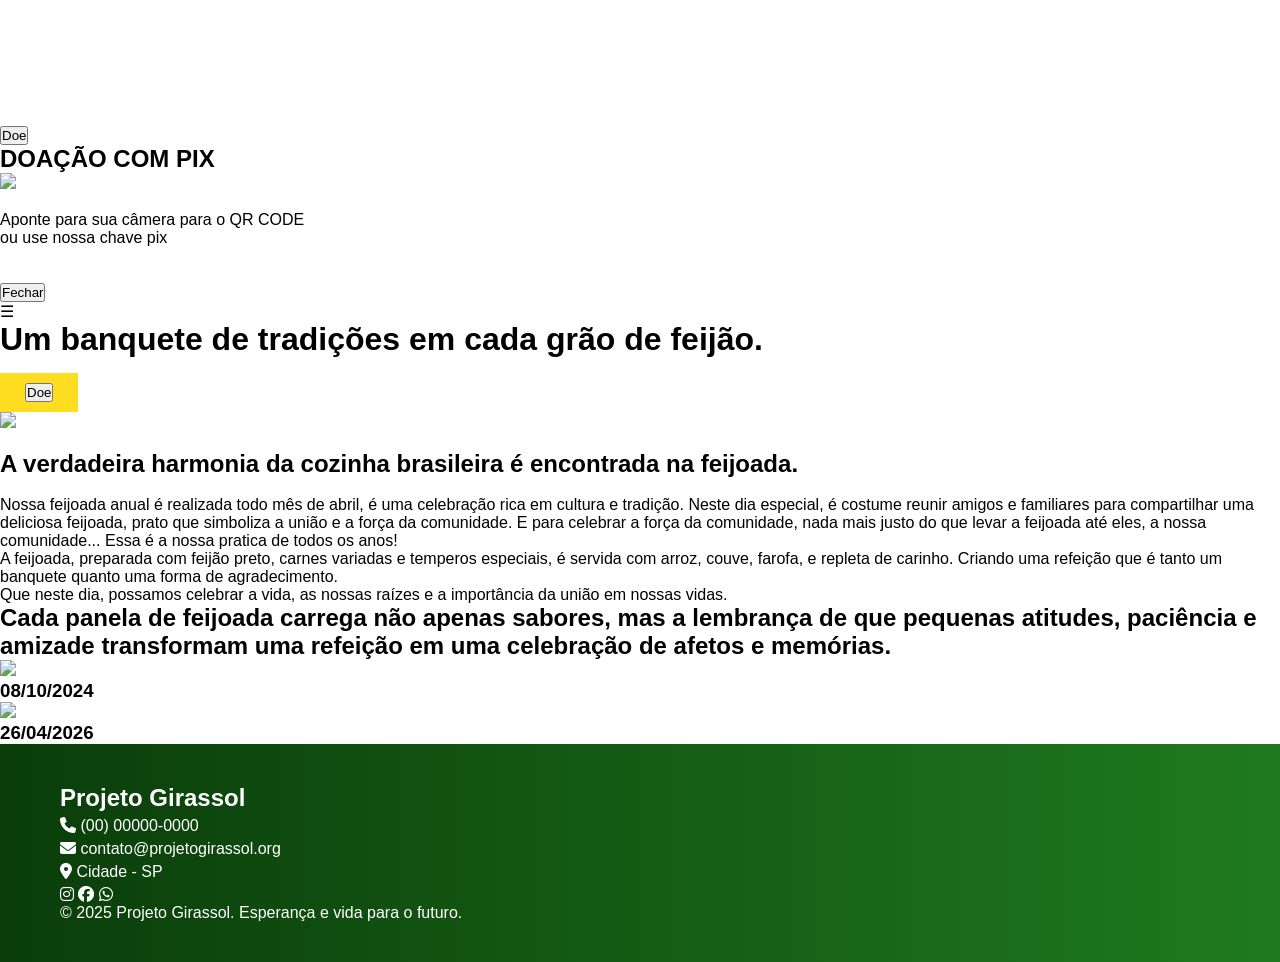
==== feijoada.html @ 11c48e55 "feijoada" ====
<!DOCTYPE html>
<html lang="pt-BR">
<head>
    <meta charset="UTF-8">
    <meta name="viewport" content="width=device-width, initial-scale=1.0">
    <title>Feijoada Anual</title>
    <link rel="stylesheet" href="https://cdnjs.cloudflare.com/ajax/libs/font-awesome/6.5.0/css/all.min.css">
    <link rel="stylesheet" href="style.css">
</head>
<body>
    
      <header class="hero3">
   <div>
     
          </div>
    <nav class="navbar">
      <div class="navbar1">
        
        <div class="logo"><a href="./index.html">PROJETO GIRASSOL</a></div>
      </div>

      <ul class="menu">
        <li><a href="./index.html#linksobre">Sobre</a></li>
        <li><a href="./index.html#linkparticipe">Participe</a>
        <li><a href="./index.html#linkmomentos">Momentos</a></li>
        <li><a href="./index.html#linkfundadores">fundadores</a></li>
        <li><a href="#linkcontatos">Contatos</a></li>
      </ul>
       
        
        
       <div class="btn">
        <button onclick="mostrarLogin()">Doe</button>
       </div>
  <div id="overlay" onclick="fecharLogin()"></div>

  <div id="loginDiv">

    <h2>DOAÇÃO COM PIX</h2>
    <img src="https://images.unsplash.com/photo-1517849845537-4d257902454a?q=80&w=1200&auto=format&fit=crop"><br><br>
    <p>Aponte para sua câmera para o QR CODE<br>ou use nossa chave pix</p><br><br>
    
    <div class="btn">
      <button onclick="fecharLogin()">Fechar</button>
    </div>
   
  </div>
  
     
        
      <div class="menu-mobile">
        ☰
      </div>
    </nav>

    <div class="hero-content">
      <h1>
        Um banquete de tradições em cada grão de feijão.
      </h1>
      
      <div class="btn2">
        <button onclick="mostrarLogin()">Doe</button>
      </div>
  
    </div>
    
  </header>


    <section class="produto">
        <div class="produto-card">
            <img src="./img/img10.png" ><br><br>
            <div class="conteudo">
             <h2>A verdadeira harmonia da cozinha brasileira é encontrada na feijoada.</h2>
             <br>
             <p>Nossa feijoada anual é realizada todo mês de abril, é uma celebração rica em cultura e tradição. Neste dia especial, é costume reunir amigos e familiares para compartilhar uma deliciosa feijoada, prato que simboliza a união e a força da comunidade. E para celebrar a força da comunidade, nada mais justo do que levar a feijoada até eles, a nossa comunidade... Essa é a nossa pratica de todos os anos! <br>
              A feijoada, preparada com feijão preto, carnes variadas e temperos especiais, é servida com arroz, couve, farofa, e repleta de carinho. Criando uma refeição que é tanto um banquete quanto uma forma de agradecimento.<br>
              Que neste dia, possamos celebrar a vida, as nossas raízes e a importância da união em nossas vidas.</p>
            </div>
        </div>
    </section>


    <section class="banner">
        <h2>
          Cada panela de feijoada carrega não apenas sabores, mas a lembrança de que pequenas atitudes, paciência e amizade transformam uma refeição em uma celebração de afetos e memórias.
        </h2>
    </section>

    <section class="banner1">
    <section class="passos">
        <div class="steps">
          
            <div class="step1">
              <div class="step">
                <img src="./img/img13.png">
              </div>
                <h3>08/10/2024</h3>
                <p></p>
            </div>
          
            <div class="step1">
              <div class="step">
                <img src="./img/img12.png" >
              </div>
                <h3>26/04/2026</h3>
                <p></p> 
              </div>
        </div>
    </section>
    </section>

    
    
  <footer class="footer" id="linkcontatos">

    <div class="newsletter">
      <h2>Projeto Girassol</h2>
      
              
        <div class="footer-center">
            <p><i class="fa-solid fa-phone"></i> (00) 00000-0000</p>
            <p><i class="fa-solid fa-envelope"></i> contato@projetogirassol.org</p>
            <p><i class="fa-solid fa-location-dot"></i> Cidade - SP</p>
        </div>


        <div class="footerl">
            <i class="fa-brands fa-instagram"></i>
            <i class="fa-brands fa-facebook"></i>
            <i class="fa-brands fa-whatsapp"></i>
        </div>


    <div class="footer-bottom">
      <p>© 2025 Projeto Girassol. Esperança e vida para o futuro.</p>
    </div>

  </footer>
  
  <script>


  const mobileButton = document.querySelector('.menu-mobile');
  const menu = document.querySelector('.menu');

  mobileButton.addEventListener('click', () => {
    menu.classList.toggle('active');
  });
  
  const buttons = document.querySelectorAll('.btn');

  buttons.forEach((button) => {

    button.addEventListener('mouseenter', () => {
      button.style.transform = 'scale(1.05)';
    });

    button.addEventListener('mouseleave', () => {
      button.style.transform = 'scale(1)';
    });

  });
  
  </script>
  
</body>
</html>
---- style.css ----
:root {
    --main-color: #ffde21;
    --green: #004D00;
    --brown: #654321;
    --white: #ffffff;
}

/* RESET */
* {
    margin: 0;
    padding: 0;
    box-sizing: border-box;
}

body {
    font-family: 'Roboto', sans-serif;
}

/* HEADER */
.header {
    position: fixed;
    width: 100%;
    background: var(--brown);
    top: 0;
    z-index: 100;
}

.header-content {
    display: flex;
    justify-content: space-between;
    align-items: center;
    padding: 15px 40px;
}

.logo {
    width: 60px;
}

.navbar a {
    color: white;
    margin: 0 15px;
    text-decoration: none;
}

/* HOME */
.home-container {
    height: 100vh;
    background: url('fotoinicial.jpeg') center/cover no-repeat;
    display: flex;
    align-items: center;
    padding: 50px;
    padding-left: 20px;
}

.content h3 {
    font-size: 40px;
    color: var(--green);
}

.content {
    max-width: 500px;
}

.content span {
    color: var(--main-color);
    font-family: "Playwrite NO", cursive;
}

.btn2 {
    background: var(--main-color);
    padding: 10px 25px;
    color: white;
    text-decoration: none;
    display: inline-block;
    margin-top: 15px;
}

/* SEÇÕES */
.title, .title2 {
    text-align: center;
    padding: 40px;
    color: var(--green);
}

.title span{
    color: var(--main-color);
    font-family: "Playwrite NO", cursive;
}

.row, .cards, .row2 {
    display: flex;
    gap: 40px;
    padding: 40px;
    align-items: center;
}

.row img, .row2 img {
    width: 100%;
    max-width: 400px;
    border-radius: 10px;
}

.cards {
    justify-content: center;
}

.card {
    max-width: 400px;
    text-align: center;
}

.card img {
    width: 100%;
    border-radius: 10px;
}

.card p {
    padding: 15px;
}

/* PARTICIPE */
.row3 {
    font-size: 18px;
    align-items: center;
    margin: 40px;
}

.row3 .title {
    text-align: left;
    align-items: center;
}

.row3 .title .span {
    color: var(--main-color);
    font-family: "Playwrite NO", cursive;
}

/* FOOTER IGUAL IMAGEM */
.footer {
    width: 100%;
    background: linear-gradient(to right, #0a3d0a, #1f7a1f);
    color: white;
    padding: 40px 60px;
    
}

.footer-content {
    display: flex;
    justify-content: space-between;
    align-items: center;
    flex-wrap: wrap;
}

/* logo + texto */
.footer-left {
    display: flex;
    align-items: center;
    gap: 15px;
}

.footer-left img {
    width: 60px;
}

/* contato */
.footer-center p {
    margin: 5px 0;
}

/* redes */
.footer-right i {
    font-size: 20px;
    margin: 0 10px;
    background: white;
    color: var(--green);
    padding: 10px;
    border-radius: 50%;
}

/* pagina do qrcode */

.qr {
    background: url(./flores.png) right center/cover no-repeat;
    background-size: 27rem;
    height: 100vh;
    display: flex;
    align-items: center;
    justify-content: center;
    padding: 50px;
    padding-left: 20px;
}

.qr .row {
    display: flex;
    justify-content: space-around;
    width: 200rem;
    height: 80vh;
}

.qr .row img {
    width: 100%;
    max-width: 33rem;
}

.qr .title {
    color: #000;
    font-size: 20px;
}

.qr .title span {
    font-size: 40px;
    color: #000;
    font-family: "Playwrite NO", cursive;
}

/* PAGINA PROJETO P */
.home-container1{
    margin: 75px;
}

.home-container1 h3 {
    font-size: 50px;
    color: var(--brown);
}

.home-container1 h3 span {
    color: var(--main-color);
    font-family: "Playwrite NO", cursive;
    font-size: 50px;
}

.home-container1 p {
    color: #000;
}

.title2 span {
    font-size: 30px;
    color: var(--green);
}

.title2 {
    color: #000;
}


/* RESPONSIVO */
@media (max-width: 768px) {
    .row, .cards, .row2, .footer-content {
        flex-direction: column;
        text-align: center;
    }
}
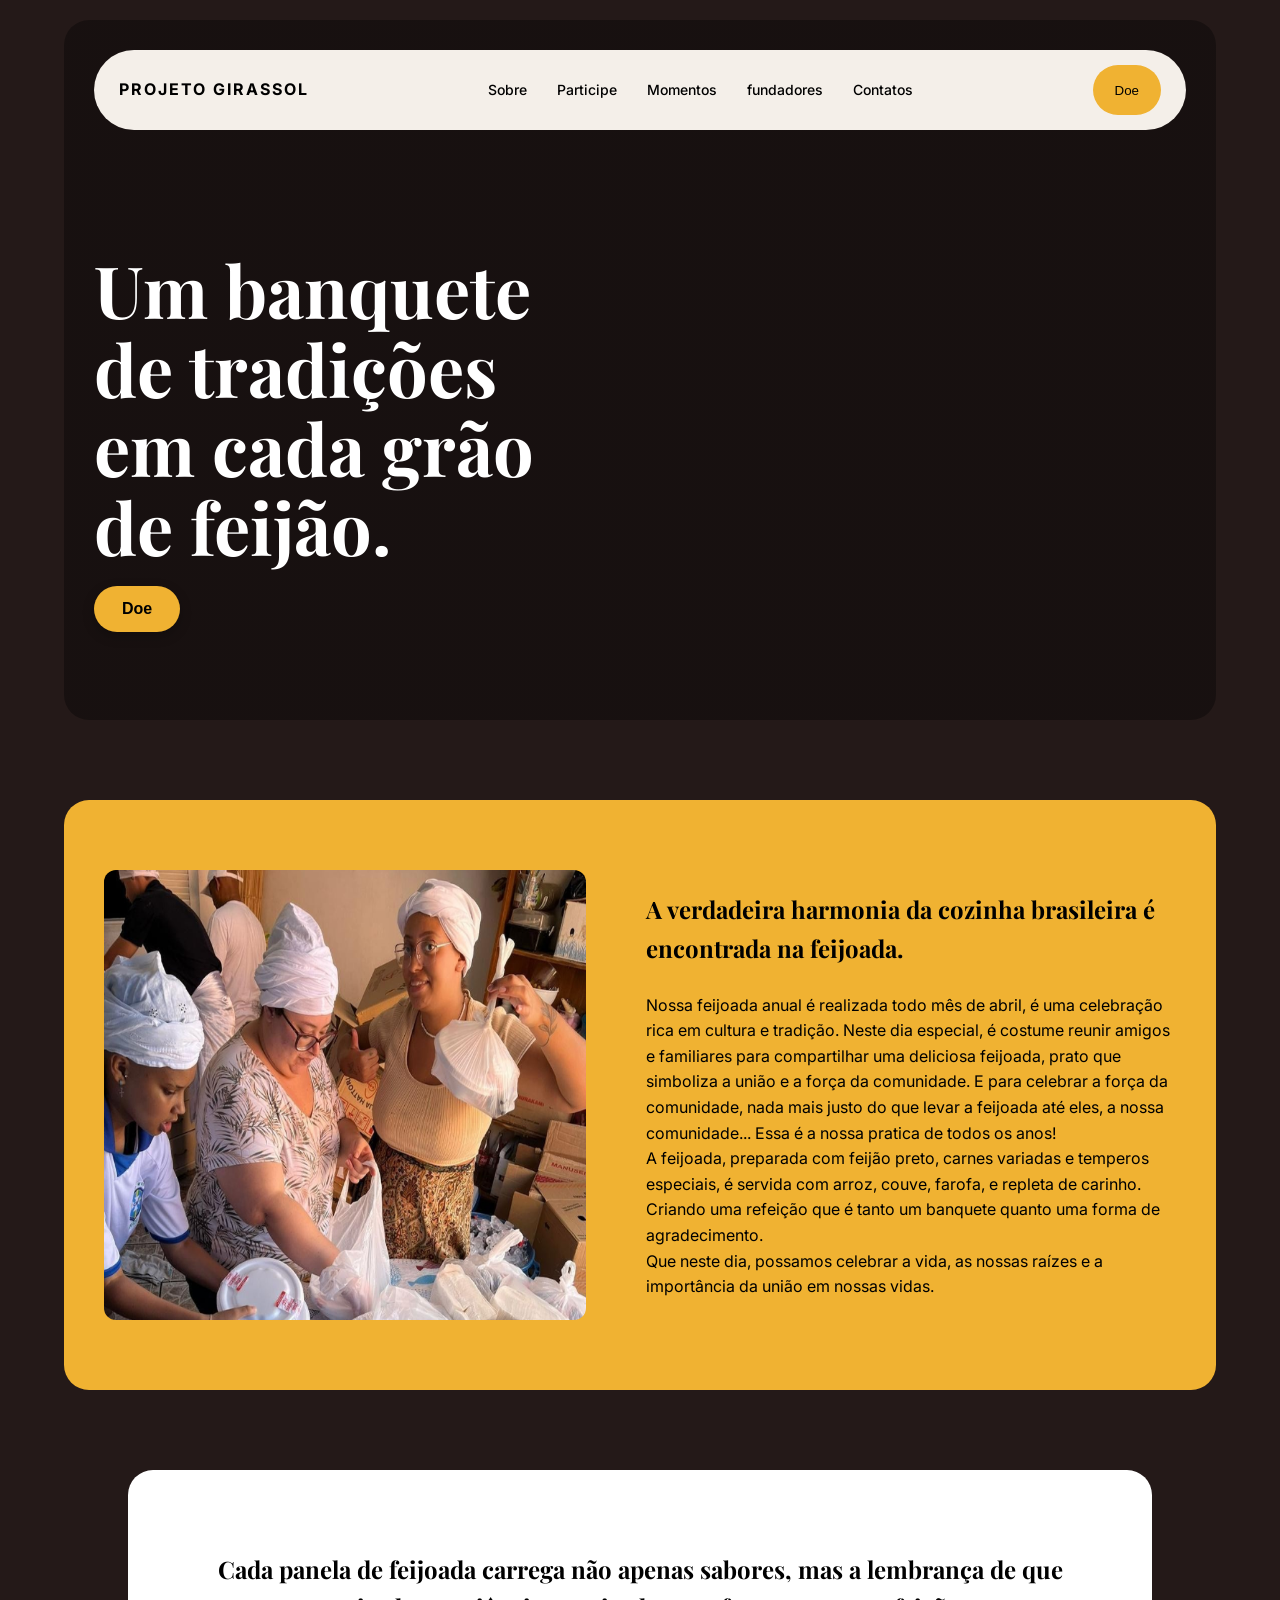
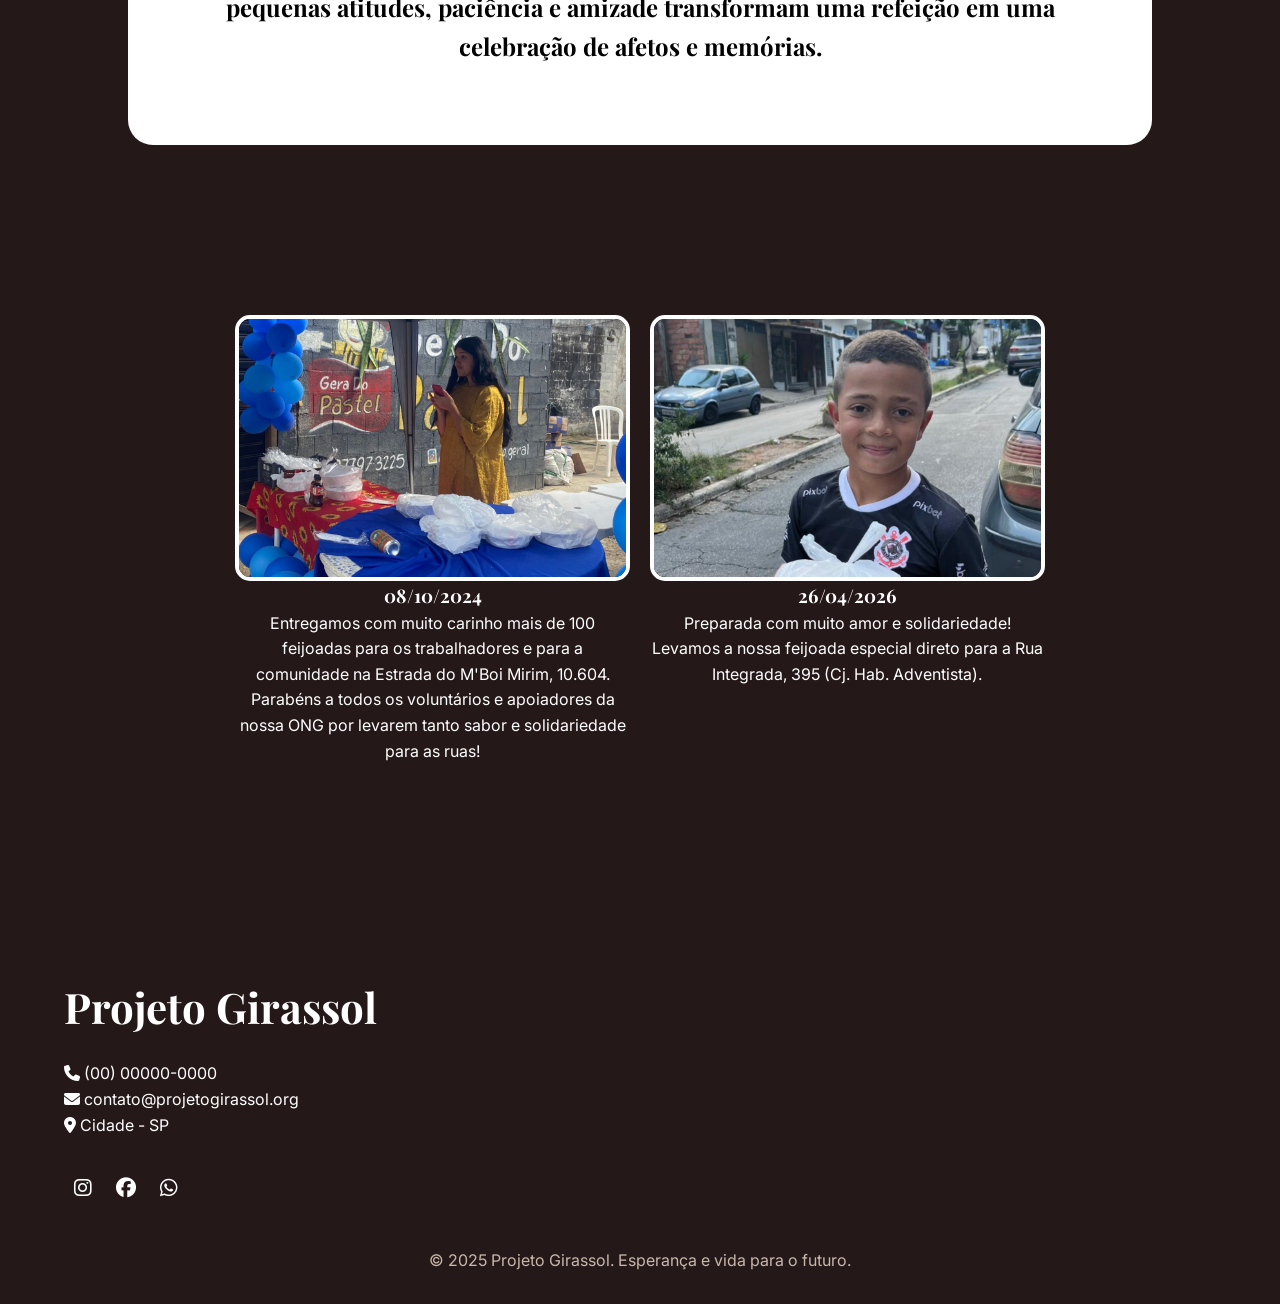
==== commit b913e9c7: "commit feijoada textos" ====
--- a/feijoada.html
+++ b/feijoada.html
@@ -96,7 +96,8 @@
                 <img src="./img/img13.png">
               </div>
                 <h3>08/10/2024</h3>
-                <p></p>
+                <p>Entregamos com muito carinho mais de 100 feijoadas para os trabalhadores e para a comunidade na Estrada do M'Boi Mirim, 10.604.
+                Parabéns a todos os voluntários e apoiadores da nossa ONG por levarem tanto sabor e solidariedade para as ruas!</p>
             </div>
           
             <div class="step1">
@@ -104,7 +105,7 @@
                 <img src="./img/img12.png" >
               </div>
                 <h3>26/04/2026</h3>
-                <p></p> 
+                <p>Preparada com muito amor e solidariedade! Levamos a nossa feijoada especial direto para a Rua Integrada, 395 (Cj. Hab. Adventista).</p> 
               </div>
         </div>
     </section>
--- a/style.css
+++ b/style.css
@@ -1,252 +1,783 @@
-:root {
-    --main-color: #ffde21;
-    --green: #004D00;
-    --brown: #654321;
-    --white: #ffffff;
-}
-
-/* RESET */
-* {
-    margin: 0;
-    padding: 0;
-    box-sizing: border-box;
-}
-
-body {
-    font-family: 'Roboto', sans-serif;
-}
-
-/* HEADER */
-.header {
-    position: fixed;
-    width: 100%;
-    background: var(--brown);
-    top: 0;
-    z-index: 100;
-}
-
-.header-content {
-    display: flex;
-    justify-content: space-between;
-    align-items: center;
-    padding: 15px 40px;
-}
-
-.logo {
-    width: 60px;
-}
-
-.navbar a {
-    color: white;
-    margin: 0 15px;
-    text-decoration: none;
-}
-
-/* HOME */
-.home-container {
-    height: 100vh;
-    background: url('fotoinicial.jpeg') center/cover no-repeat;
+@import url('https://fonts.googleapis.com/css2?family=Playfair+Display:wght@400;700&family=Inter:wght@300;400;500;600&display=swap');
+
+*{
+  margin:0;
+  padding:0;
+  box-sizing:border-box;
+}
+
+body{
+  background:#241918;
+  color:#fff;
+  font-family:'Inter', sans-serif;
+  line-height:1.6;
+}
+
+img{
+  width:100%;
+  display:block;
+}
+
+section{
+  width:90%;
+  max-width:1200px;
+  margin:auto;
+}
+
+h1,h2,h3{
+  font-family:'Playfair Display', serif;
+}
+
+.hero{
+  width:90%;
+  max-width:1200px;
+  margin:20px auto;
+  border-radius:25px;
+  overflow:hidden;
+  background:
+    linear-gradient(rgba(0,0,0,.35), rgba(0,0,0,.35)),
+    url('https://s2-globorural.glbimg.com/RAkhfy25JVjAr20S5KM4969Na2g=/0x0:1500x968/888x0/smart/filters:strip_icc()/i.s3.glbimg.com/v1/AUTH_afe5c125c3bb42f0b5ae633b58923923/internal_photos/bs/2023/y/H/os6P9WQBCsNhZUBEN40w/campo-de-girassol-2-.png')
+    center/cover no-repeat;
+
+  min-height:700px;
+  position:relative;
+  padding:30px;
+}
+
+.navbar{
+  background:#f4efe9;
+  border-radius:50px;
+  padding:15px 25px;
+  display:flex;
+  align-items:center;
+  justify-content:space-between;
+  gap:20px;
+}
+
+
+
+.logo{
+  color:#000;
+  font-weight:700;
+  letter-spacing:2px;
+}
+
+.logo a{
+  color:#000;
+  text-decoration: none;
+}
+
+.menu{
+  display:flex;
+  gap:30px;
+  list-style:none;
+}
+
+.menu a{
+  text-decoration:none;
+  color:#000;
+  font-size:14px;
+  font-weight:500;
+}
+
+.menu a:hover{
+  color: #525252;
+}
+
+.btn {
+  background: #f0b232;
+  border: none;
+  padding:12px 22px;
+  border-radius:30px;
+  font-weight:600;
+  cursor:pointer;
+  transition:.3s;
+}
+
+
+.btn:hover{
+  opacity:.85;
+}
+
+
+#loginDiv {
+  display: none;
+  flex-direction: column;
+  align-items: center;
+  position: fixed;
+
+  top: 50%; /* 90% */
+  left: 50%; 
+  transform: translate(-50%, -50%);
+
+  max-height: 90%;
+  width: 400px;
+  max-width: 90%;
+
+  background: #ffffff;
+  color: #333;
+
+  padding: 30px;
+
+  border-radius: 18px;
+
+  box-shadow: 0 15px 35px rgba(0, 0, 0, 0.25);
+
+  z-index: 1000;
+  text-align: center;
+
+  font-family: Arial, Helvetica, sans-serif;
+
+  animation: aparecer 0.3s ease;
+}
+
+#loginDiv img{
+  max-width: 50%;
+}
+
+@keyframes aparecer {
+  from {
+    opacity: 0;
+    transform: translate(-50%, -60%);
+  }
+  to {
+    opacity: 1;
+    transform: translate(-50%, -50%);
+  }
+}
+
+
+#overlay {
+  display: none;
+  position: fixed;
+  top: 0; left: 0;
+  width: 100%; height: 100%;
+  background: rgba(0,0,0,0.5);
+  z-index: 999;
+}
+
+button {
+  outline: none;       
+  border: none; 
+  background:#f0b232;
+}
+
+.hero-content{
+  max-width:500px;
+  margin-top:120px;
+}
+
+.hero-content h1{
+  font-size:72px;
+  line-height:1.1;
+  margin-bottom:20px;
+}
+
+.hero-content p{
+  margin-bottom:25px;
+  color:#e4e4e4;
+}
+
+.menu-mobile{
+  display:none;
+  color:#000;
+  font-size:28px;
+  cursor:pointer;
+}
+
+/* PROJECTS */
+
+.projects{
+  padding:80px 0;
+  text-align:center;
+}
+
+.projects h2{
+  font-size:48px;
+  margin-bottom:10px;
+}
+.sobre{
+  text-align: center;
+}
+
+.subtitle{
+  color:#c9b7aa;
+  max-width:700px;
+  margin:0 auto 50px;
+}
+
+.cards{
+  display:grid;
+  grid-template-columns:repeat(3,1fr);
+  gap:30px;
+}
+
+.card{
+  background:#f4efe9;
+  color:#000;
+  border-radius:20px;
+  padding:20px;
+}
+
+.card.active{
+  background:#f0b232;
+}
+
+.card img{
+  height:220px;
+  object-fit:cover;
+  border-radius:15px;
+  margin-bottom:20px;
+}
+
+.card h3{
+  font-size:28px;
+  margin-bottom:10px;
+}
+
+.card p{
+  font-size:14px;
+  margin-bottom:20px;
+}
+
+.card span{
+  display:block;
+  margin-bottom:15px;
+  font-weight:600;
+}
+
+
+.bar{
+  width:70%;
+  height:100%;
+  background:#000;
+}
+
+.small{
+  padding:10px 18px;
+}
+
+/* ABOUT */
+
+.about{
+  width:90%;
+  max-width:1200px;
+  margin:80px auto;
+  display:grid;
+  grid-template-columns:1fr 1fr;
+  overflow:hidden;
+  border-radius:25px;
+}
+
+.about-image{
+  min-height:450px;
+  background:url('./img/img6.jpeg')
+  center/cover no-repeat;
+}
+
+.about-content{
+  background:#6d6a2f;
+  padding:60px;
+  display:flex;
+  flex-direction:column;
+  justify-content:center;
+}
+
+.about-content h2{
+  font-size:48px;
+  margin-bottom:20px;
+}
+
+.about-content p{
+  margin-bottom:30px;
+}
+
+.news{
+  background:#fff;
+  color:#000;
+  padding: 100px;
+  border-bottom: none;           
+  border-top-left-radius: 25px;  
+  border-top-right-radius: 25px; 
+}
+
+.news-header{
+  display:flex;
+  justify-content:space-between;
+  align-items:center;
+  margin-bottom:40px;
+}
+
+.news-header h2{
+  font-size:42px;
+}
+
+.news-header a{
+  color:#000;
+  text-decoration:none;
+}
+
+.news-grid{
+  display:grid;
+  grid-template-columns:repeat(2,1fr);
+  gap:30px;
+}
+
+.news-item{
+  display:flex;
+  gap:20px;
+  align-items:center;
+}
+
+.news-item img{
+  width:180px;
+  height:140px;
+  object-fit:cover;
+  border-radius:10px;
+}
+
+.news-item span{
+  background:#000;
+  color:#fff;
+  padding:4px 10px;
+  font-size:12px;
+  border-radius:20px;
+  
+}
+
+.newss{
+  text-align: left;
+}
+
+.news-item h3{
+  margin-top:10px;
+  font-size:20px; /* original 28px*/
+}
+
+/* CATEGORY */
+
+.categories {
+  background: #f0b232;
+  color: #000;
+  padding: 50px;
+  border-top: none;       
+  border-bottom-left-radius: 25px;
+  border-bottom-right-radius: 25px;
+}
+
+
+.categories h2{
+  font-size:48px;
+  max-width:700px;
+  text-align: left;
+}
+
+.categories p{
+  margin:20px 0 40px;
+  text-align: left;
+}
+
+.category-grid{
+  display:grid;
+  grid-template-columns:repeat(4,1fr);
+  gap:20px;
+}
+
+.category{
+  position:relative;
+  overflow:hidden;
+  border-radius:20px;
+}
+
+.category img{
+  height:260px;
+  object-fit:cover;
+}
+
+.category span{
+  position:absolute;
+  bottom:20px;
+  
+  color:#fff;
+  font-size:28px;
+  font-family:'Playfair Display', serif;
+  text-align: left;
+  left:20px;
+}
+
+
+.footer{
+  width:90%;
+  max-width:1200px;
+  margin:80px auto 30px;
+  text-align: left;
+}
+
+.newsletter h2{
+  font-size:42px;
+  margin-bottom:20px;
+}
+
+
+.footer-bottom{
+  margin-top:40px;
+  display: flex;
+  align-items: center;
+  flex-direction: column;
+  color:#c9b7aa;
+}
+
+.footerl i {
+    font-size: 20px;
+    background: var(--brow);
+    color: var(--green);
+    padding: 10px;
+    margin-top: 30px;
+    
+}
+
+/*pascoa*/
+
+.hero2{
+  width:90%;
+  max-width:1200px;
+  margin:20px auto;
+  border-radius:25px;
+  overflow:hidden;
+  background:
+    linear-gradient(rgba(0,0,0,.35), rgba(0,0,0,.35)),
+    url('https://images.unsplash.com/photo-1680703216910-76c6331b235f?q=80&w=870&auto=format&fit=crop&ixlib=rb-4.1.0&ixid=M3wxMjA3fDB8MHxwaG90by1wYWdlfHx8fGVufDB8fHx8fA%3D%3D')
+    center/cover no-repeat;
+
+  min-height:700px;
+  position:relative;
+  padding:30px;
+}
+
+/* feijoada */
+
+.hero3{
+  width:90%;
+  max-width:1200px;
+  margin:20px auto;
+  border-radius:25px;
+  overflow:hidden;
+  background:
+    linear-gradient(rgba(0,0,0,.35), rgba(0,0,0,.35)),
+    url('https://images.pexels.com/photos/34195320/pexels-photo-34195320.jpeg')
+    center/cover no-repeat;
+
+  min-height:700px;
+  position:relative;
+  padding:30px;
+}
+
+@media(max-width:992px){
+
+  .cards,
+  .category-grid,
+  .news-grid,
+  .about{
+    grid-template-columns:1fr;
+  }
+
+  .hero-content h1{
+    font-size:54px;
+  }
+
+  .about-content{
+    padding:40px;
+  }
+
+  .categories h2,
+  .projects h2,
+  .news-header h2,
+  .about-content h2{
+    font-size:38px;
+  }
+}
+
+@media(max-width:768px){
+
+  .menu{
+    display:none;
+  }
+
+  .menu-mobile{
+    display:block;
+  }
+
+  .navbar{
+    padding:15px 20px;
+  }
+
+  .hero{
+    min-height:600px;
+    padding:20px;
+  }
+
+  .hero-content{
+    margin-top:80px;
+  }
+
+  .hero-content h1{
+    font-size:42px;
+  }
+
+  .hero-content p{
+    font-size:14px;
+  }
+
+  .news{
+    padding:30px 20px;
+  }
+
+  .news-item{
+    flex-direction:column;
+    align-items:flex-start;
+  }
+
+  .news-item img{
+    width:100%;
+    height:220px;
+  }
+
+  .subscribe{
+    flex-direction:column;
+  }
+
+  .category img{
+    height:220px;
+  }
+}
+
+@media(max-width:480px){
+
+  .hero-content h1{
+    font-size:34px;
+  }
+
+  .projects h2,
+  .about-content h2,
+  .categories h2,
+  .news-header h2,
+  .newsletter h2{
+    font-size:30px;
+  }
+
+  .card h3,
+  .news-item h3{
+    font-size:24px;
+  }
+
+  .about-content{
+    padding:30px 20px;
+  }
+
+  .categories,
+  .news{
+    padding:30px 20px;
+  }
+}
+
+
+.menu.active{
+  display:flex;
+  flex-direction:column;
+  position:absolute;
+  top:90px;
+  left:20px;
+  right:20px;
+  background:#f4efe9;
+  padding:20px;
+  border-radius:20px;
+  z-index:1000;
+}
+
+.menu.active a{
+  color:#000;
+}
+
+
+.card,
+.news-item,
+.category,
+.about-content{
+  opacity:0;
+  transform:translateY(40px);
+  transition:all .8s ease;
+}
+
+.card.show,
+.news-item.show,
+.category.show,
+.about-content.show{
+  opacity:1;
+  transform:translateY(0);
+}
+
+
+.btn{
+  transition:all .3s ease;
+}
+
+.produto {
+  background-color: #f0b232;
+  border-radius: 25px;
+  padding: 50px 20px;
+  margin-top: 80px;
+}
+
+.produto-card {
+  padding: 50px 20px;
+  color: #000;
+  display: block; /* padrão em telas pequenas */
+}
+
+.produto-card img {
+  min-height: 450px;
+  border-radius: 15px;
+}
+
+/* Ajuste para telas grandes */
+@media (min-width: 1024px) {
+  .produto-card {
     display: flex;
     align-items: center;
-    padding: 50px;
-    padding-left: 20px;
-}
-
-.content h3 {
-    font-size: 40px;
-    color: var(--green);
-}
-
-.content {
+    justify-content: space-between;
+
+    max-width: 1200px;
+    margin: 0 auto;
+    padding: 20px;
+
+    gap: 30px;
+  }
+
+  .produto-card img {
+    width: 45%;
     max-width: 500px;
-}
-
-.content span {
-    color: var(--main-color);
-    font-family: "Playwrite NO", cursive;
-}
-
-.btn2 {
-    background: var(--main-color);
-    padding: 10px 25px;
-    color: white;
-    text-decoration: none;
-    display: inline-block;
-    margin-top: 15px;
-}
-
-/* SEÇÕES */
-.title, .title2 {
+    height: auto;
+
+    border-radius: 12px;
+
+    transition: transform 0.3s ease;
+  }
+
+  .produto-card img:hover {
+    transform: scale(1.03);
+  }
+
+  .produto-card .conteudo {
+    flex: 1;
+    text-align: left;
+  }
+}
+
+.banner {
+  background-color: #fff;
+  margin-top: 80px;
+  padding: 50px 50px;
+  text-align: center;
+  color: #000;
+
+ border-radius: 25px;
+}
+
+
+.banner1 {
+  border-radius: 25px;
+  padding: 50px 20px;
+  text-align: center;
+}
+
+
+@media (min-width: 1024px) {
+  .banner {
+    width: 80%;
+  
+    padding: 80px 40px;
+  }
+
+  .banner1 {
+    width: 80%;
+
+    padding: 80px 40px;
+  }
+}
+
+/* Seção de Passos */
+.passos {
+    padding: 50px 20px;
     text-align: center;
-    padding: 40px;
-    color: var(--green);
-}
-
-.title span{
-    color: var(--main-color);
-    font-family: "Playwrite NO", cursive;
-}
-
-.row, .cards, .row2 {
+    margin-top: 40px;
+}
+
+.passos img{
+  border: 4px solid #fff;
+  border-radius: 15px;
+}
+
+/* Container dos steps */
+.steps {
     display: flex;
-    gap: 40px;
-    padding: 40px;
-    align-items: center;
-}
-
-.row img, .row2 img {
+    gap: 20px; /* espaço entre as divs */
+
+}
+
+/* Cada step */
+/* Celular: uma embaixo da outra */
+.steps {
+    display: flex;
+    flex-direction: column;
+    gap: 20px;
+}
+
+/* Computador: 3 lado a lado */
+@media (min-width: 1024px) {
+    .steps {
+        flex-direction: row;
+    }
+
+    .step1 {
+        flex: 1;
+    }
+}
+
+.step:hover {
+    transform: translateY(-5px);
+}
+
+/* Imagens dos steps */
+.step img {
     width: 100%;
-    max-width: 400px;
-    border-radius: 10px;
-}
-
-.cards {
-    justify-content: center;
-}
-
-.card {
-    max-width: 400px;
-    text-align: center;
-}
-
-.card img {
-    width: 100%;
-    border-radius: 10px;
-}
-
-.card p {
-    padding: 15px;
-}
-
-/* PARTICIPE */
-.row3 {
-    font-size: 18px;
-    align-items: center;
-    margin: 40px;
-}
-
-.row3 .title {
-    text-align: left;
-    align-items: center;
-}
-
-.row3 .title .span {
-    color: var(--main-color);
-    font-family: "Playwrite NO", cursive;
-}
-
-/* FOOTER IGUAL IMAGEM */
-.footer {
-    width: 100%;
-    background: linear-gradient(to right, #0a3d0a, #1f7a1f);
-    color: white;
-    padding: 40px 60px;
-    
-}
-
-.footer-content {
-    display: flex;
-    justify-content: space-between;
-    align-items: center;
-    flex-wrap: wrap;
-}
-
-/* logo + texto */
-.footer-left {
-    display: flex;
-    align-items: center;
-    gap: 15px;
-}
-
-.footer-left img {
-    width: 60px;
-}
-
-/* contato */
-.footer-center p {
-    margin: 5px 0;
-}
-
-/* redes */
-.footer-right i {
-    font-size: 20px;
-    margin: 0 10px;
-    background: white;
-    color: var(--green);
-    padding: 10px;
-    border-radius: 50%;
-}
-
-/* pagina do qrcode */
-
-.qr {
-    background: url(./flores.png) right center/cover no-repeat;
-    background-size: 27rem;
-    height: 100vh;
-    display: flex;
-    align-items: center;
-    justify-content: center;
-    padding: 50px;
-    padding-left: 20px;
-}
-
-.qr .row {
-    display: flex;
-    justify-content: space-around;
-    width: 200rem;
-    height: 80vh;
-}
-
-.qr .row img {
-    width: 100%;
-    max-width: 33rem;
-}
-
-.qr .title {
-    color: #000;
-    font-size: 20px;
-}
-
-.qr .title span {
-    font-size: 40px;
-    color: #000;
-    font-family: "Playwrite NO", cursive;
-}
-
-/* PAGINA PROJETO P */
-.home-container1{
-    margin: 75px;
-}
-
-.home-container1 h3 {
-    font-size: 50px;
-    color: var(--brown);
-}
-
-.home-container1 h3 span {
-    color: var(--main-color);
-    font-family: "Playwrite NO", cursive;
-    font-size: 50px;
-}
-
-.home-container1 p {
-    color: #000;
-}
-
-.title2 span {
-    font-size: 30px;
-    color: var(--green);
-}
-
-.title2 {
-    color: #000;
-}
-
-
-/* RESPONSIVO */
-@media (max-width: 768px) {
-    .row, .cards, .row2, .footer-content {
-        flex-direction: column;
-        text-align: center;
-    }
-}
+}
+
+/* Títulos e textos */
+.step h3 {
+    font-size: 1.4em;
+    color: #b22222;
+    margin-bottom: 15px;
+}
+
+.step p {
+    font-size: 1em;
+    color: #333;
+}
+
+.btn2 button {
+  background: #f0b232;
+  color: #000;
+  font-weight: 600;
+  padding: 14px 28px;
+  border-radius: 30px;
+  border: none;
+  cursor: pointer;
+  transition: all 0.3s ease;
+  font-size: 16px;
+  box-shadow: 0 4px 12px rgba(0,0,0,0.25);
+}
+
+.btn2 button:hover {
+  opacity: 0.9;
+  transform: scale(1.05);
+}
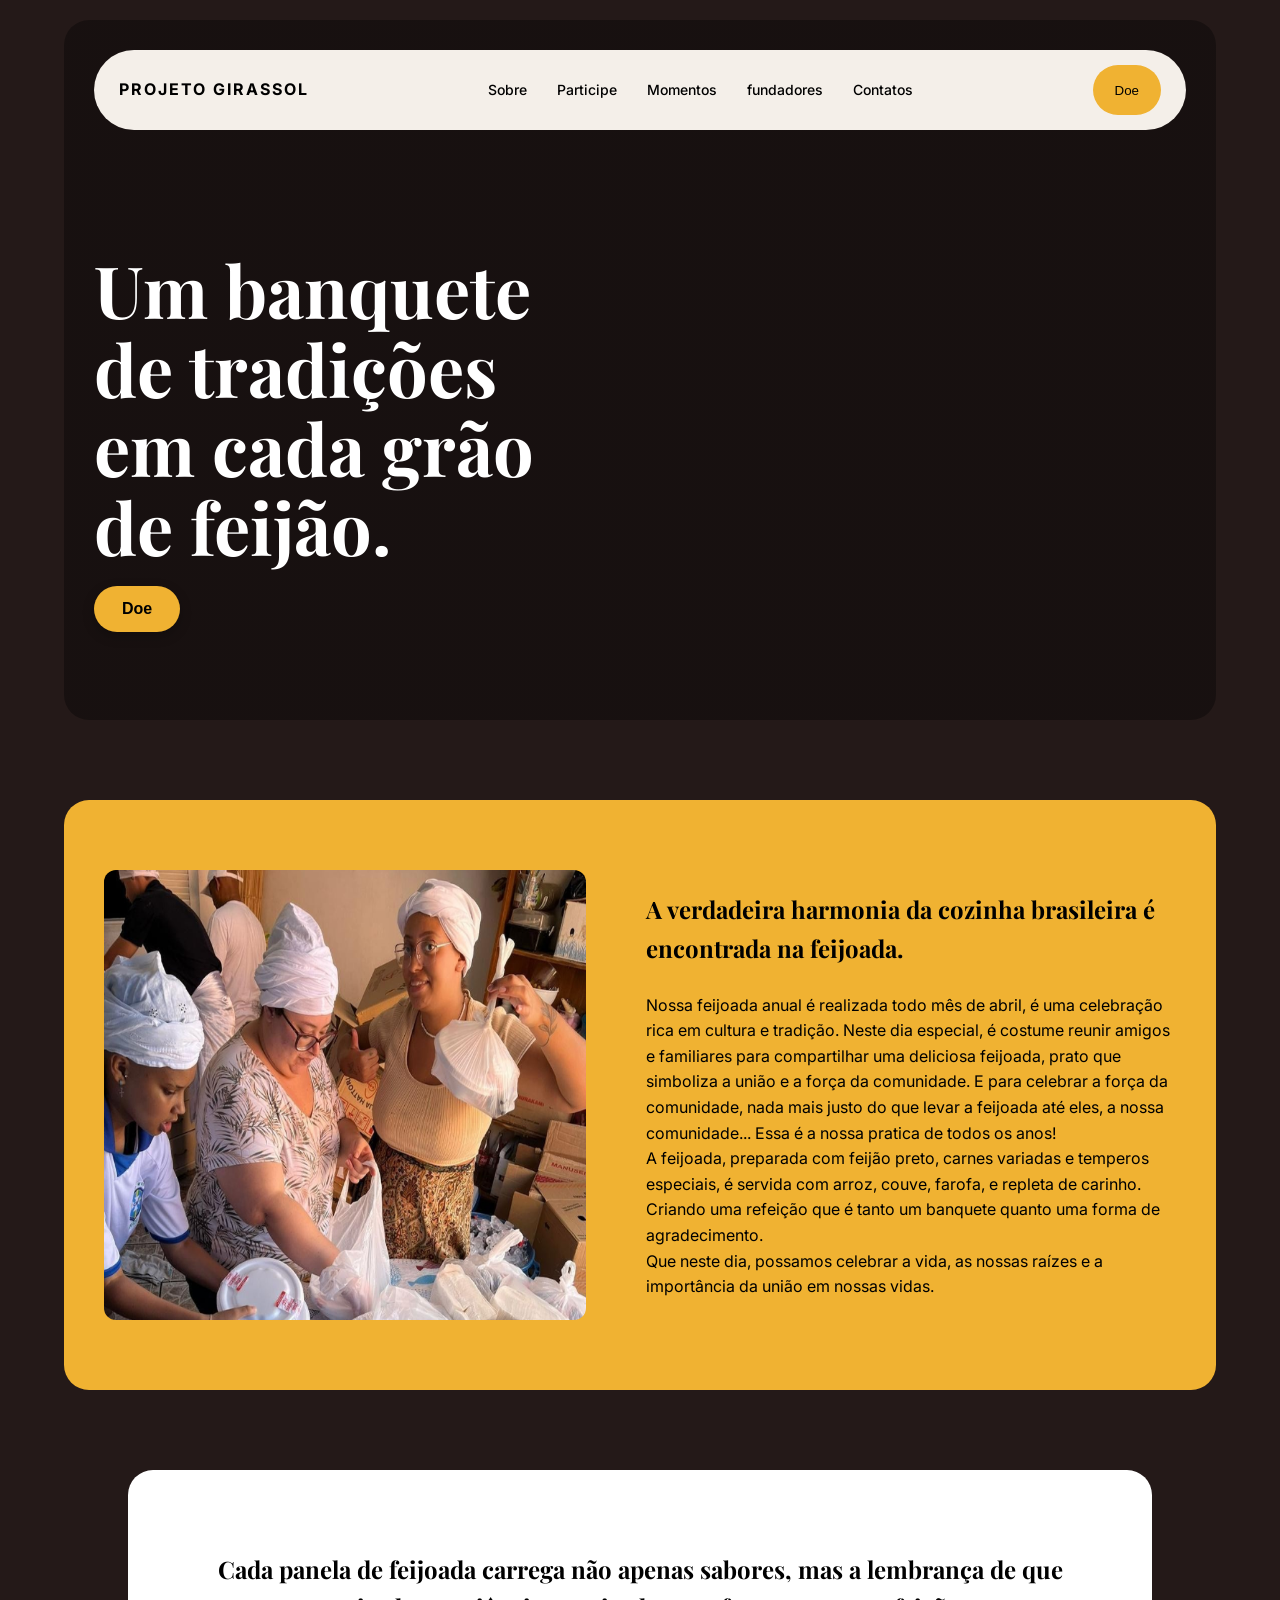
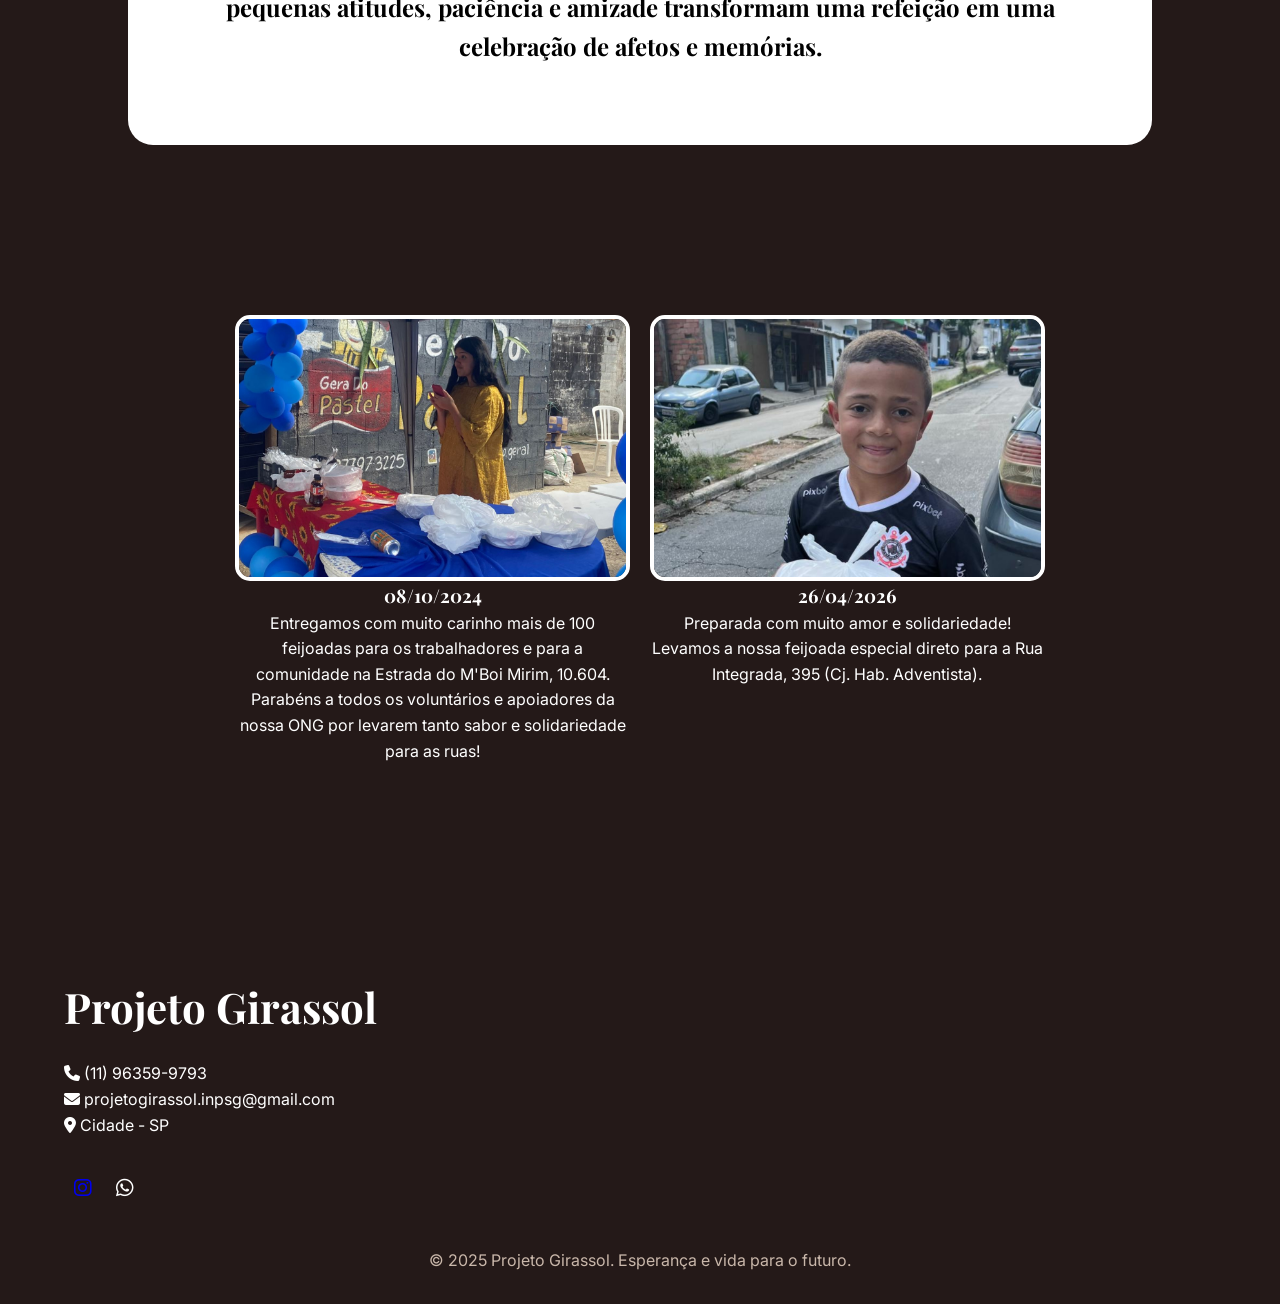
==== commit c0b21a01: "Modify donation section and footer details Updated contact information and QR code for donations." ====
--- a/feijoada.html
+++ b/feijoada.html
@@ -4,6 +4,7 @@
     <meta charset="UTF-8">
     <meta name="viewport" content="width=device-width, initial-scale=1.0">
     <title>Feijoada Anual</title>
+    <link rel="icon" type="image/png" href="./img/logo sb.png">
     <link rel="stylesheet" href="https://cdnjs.cloudflare.com/ajax/libs/font-awesome/6.5.0/css/all.min.css">
     <link rel="stylesheet" href="style.css">
 </head>
@@ -36,14 +37,14 @@
 
   <div id="loginDiv">
 
-    <h2>DOAÇÃO COM PIX</h2>
-    <img src="https://images.unsplash.com/photo-1517849845537-4d257902454a?q=80&w=1200&auto=format&fit=crop"><br><br>
-    <p>Aponte para sua câmera para o QR CODE<br>ou use nossa chave pix</p><br><br>
-    
+   <h2>DOAÇÃO COM PIX</h2>
+    <img src="./img/qrcode.jpeg"><br><br>
+    <p>Aponte para sua câmera para o QR CODE<br>ou use nossa chave pix</p>
+    <p><strong>44.484.709/0001-85</strong></p>
+    <br><br>
     <div class="btn">
       <button onclick="fecharLogin()">Fechar</button>
-    </div>
-   
+   </div>
   </div>
   
      
@@ -120,15 +121,14 @@
       
               
         <div class="footer-center">
-            <p><i class="fa-solid fa-phone"></i> (00) 00000-0000</p>
-            <p><i class="fa-solid fa-envelope"></i> contato@projetogirassol.org</p>
+            <p><i class="fa-solid fa-phone"></i> (11) 96359-9793</p>
+            <p><i class="fa-solid fa-envelope"></i> projetogirassol.inpsg@gmail.com</p>
             <p><i class="fa-solid fa-location-dot"></i> Cidade - SP</p>
         </div>
 
 
         <div class="footerl">
-            <i class="fa-brands fa-instagram"></i>
-            <i class="fa-brands fa-facebook"></i>
+            <a href="https://www.instagram.com/projetogirassol.inpsg/" target="img"><i class="fa-brands fa-instagram"></i></a>
             <i class="fa-brands fa-whatsapp"></i>
         </div>
 
@@ -162,6 +162,16 @@
     });
 
   });
+
+  function mostrarLogin() {
+      document.getElementById("loginDiv").style.display = "flex"; /* block */
+      document.getElementById("overlay").style.display = "flex";
+    }
+
+    function fecharLogin() {
+      document.getElementById("loginDiv").style.display = "none";
+      document.getElementById("overlay").style.display = "none";
+    }
   
   </script>
   
--- a/style.css
+++ b/style.css
@@ -281,6 +281,15 @@
   display:flex;
   flex-direction:column;
   justify-content:center;
+}
+
+/* botão participe */
+
+.about-content a{
+  display: flex;
+  flex-direction: column;
+  width: 100%;
+  text-decoration: none;
 }
 
 .about-content h2{
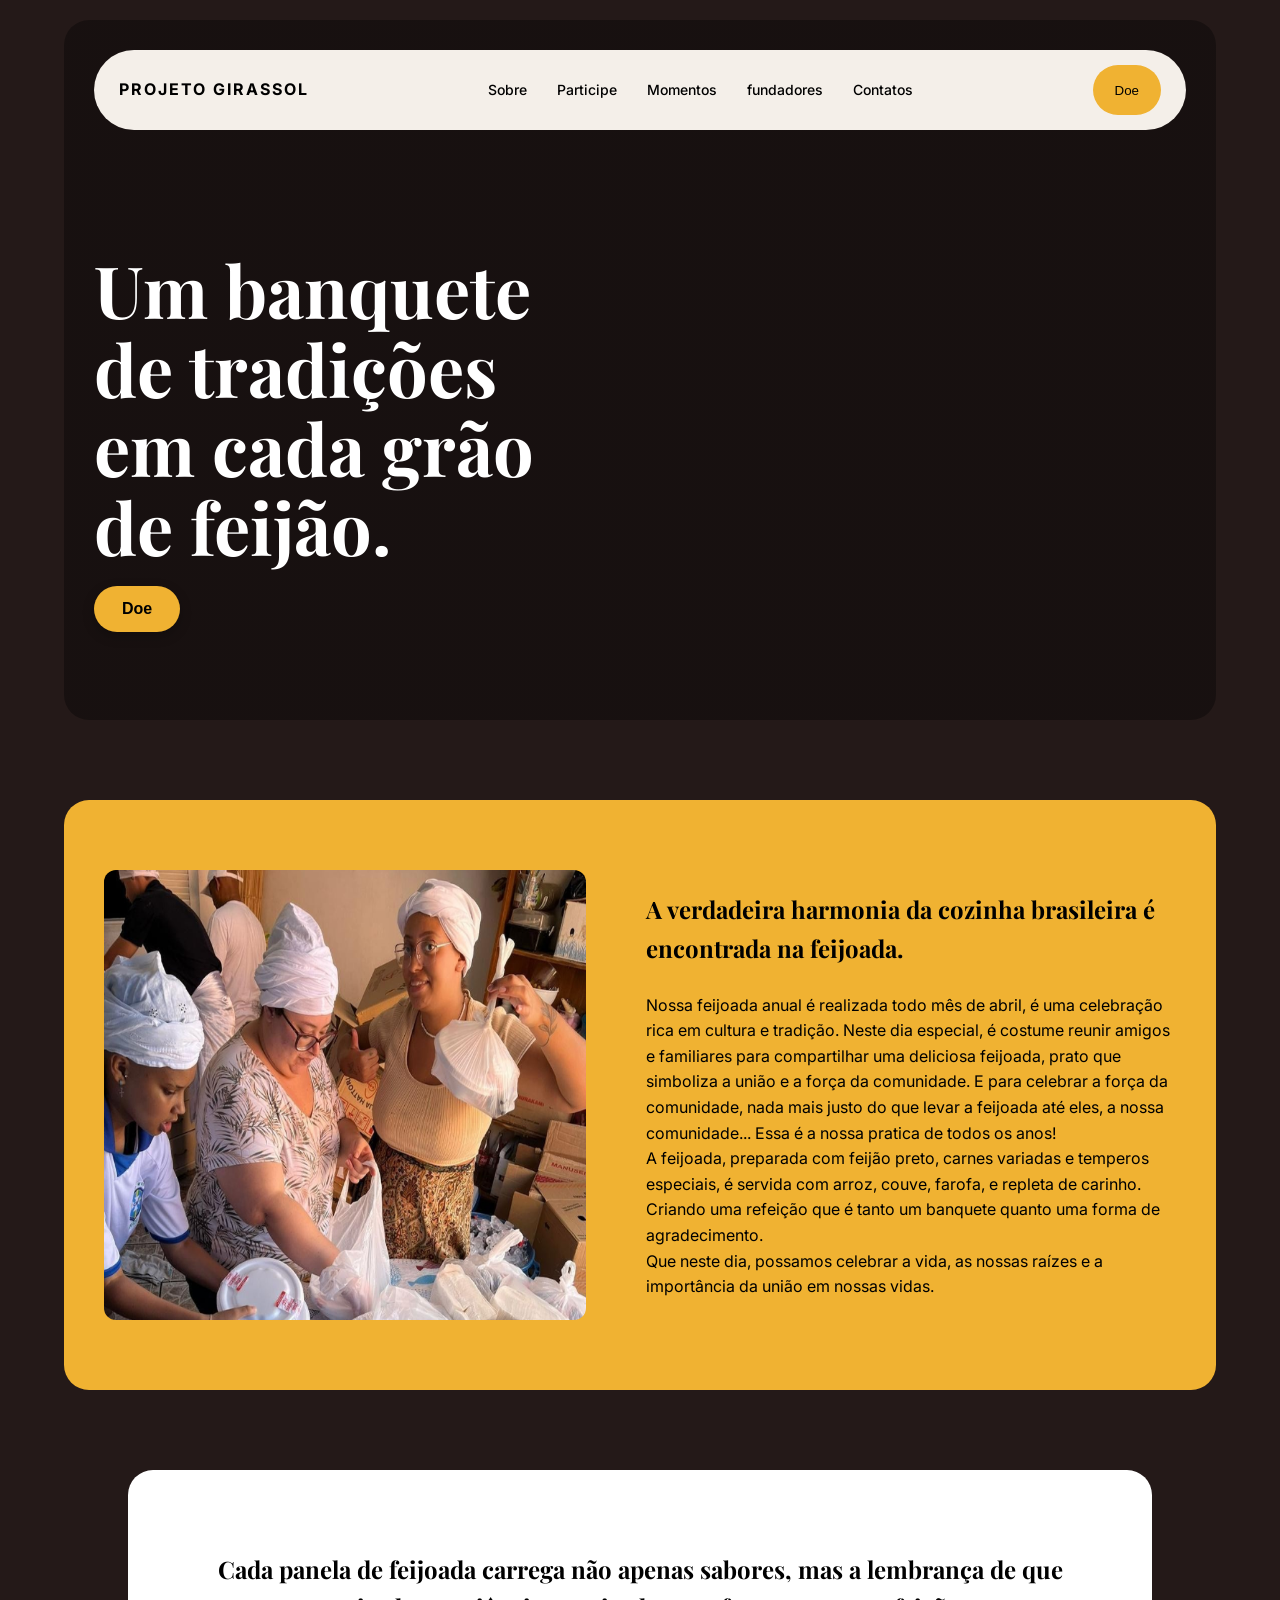
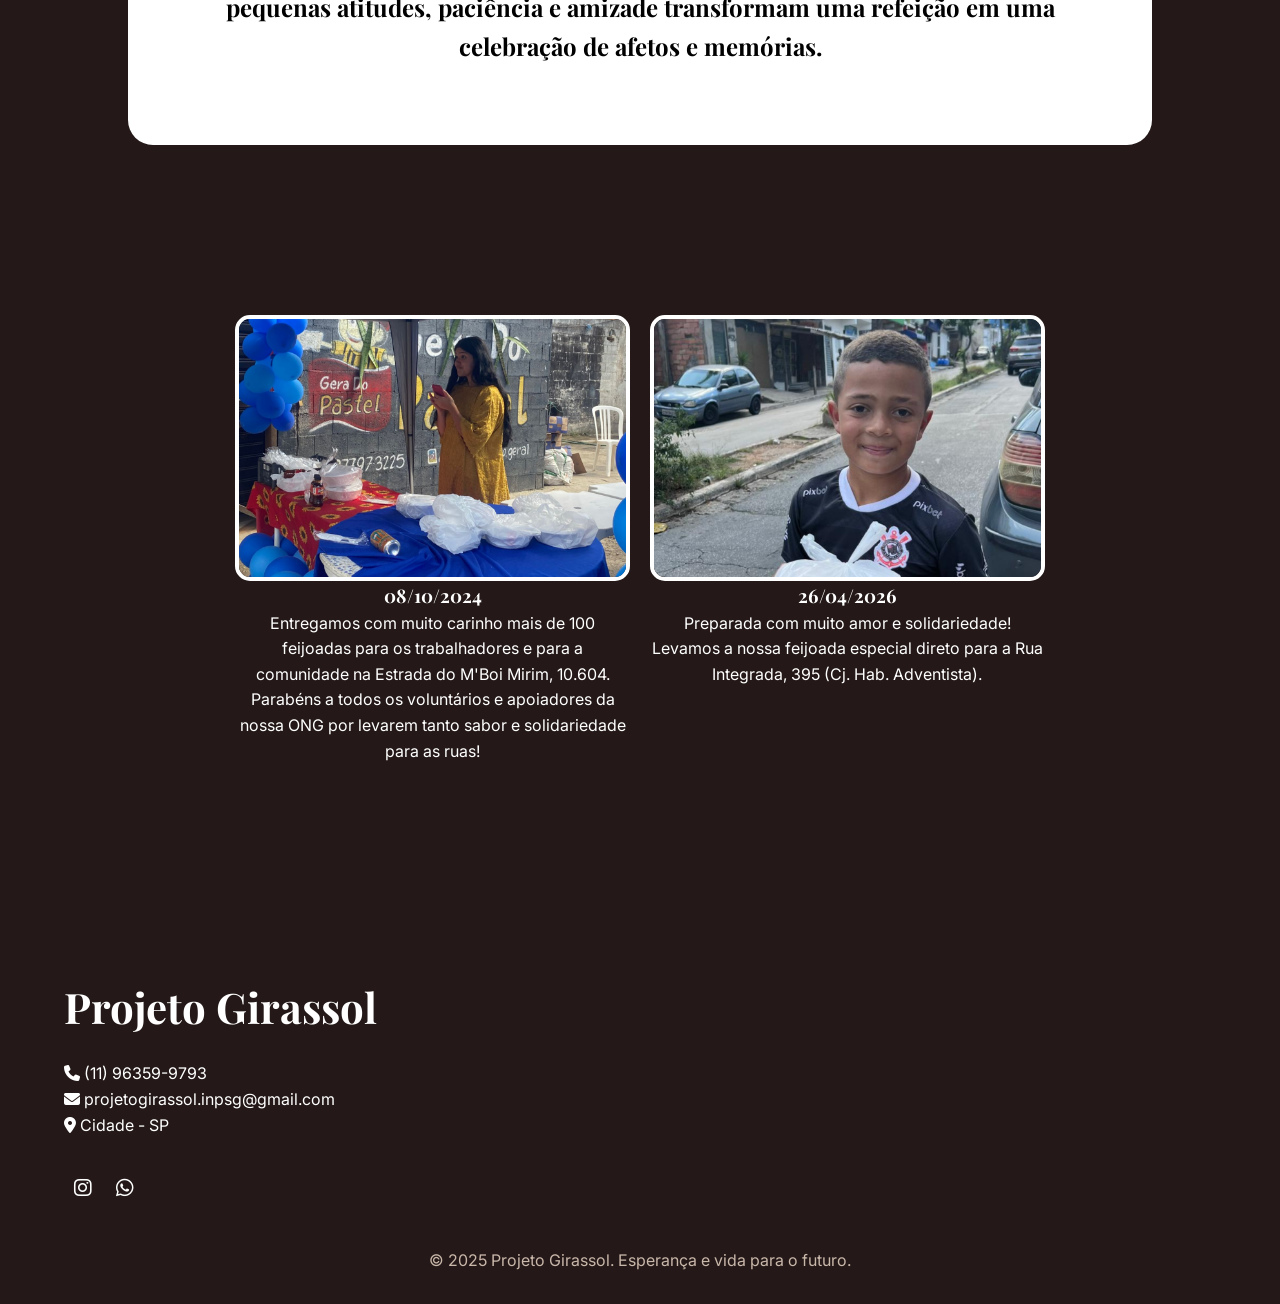
==== commit 8495b9ef: "Add WhatsApp link to footer" ====
--- a/feijoada.html
+++ b/feijoada.html
@@ -129,7 +129,7 @@
 
         <div class="footerl">
             <a href="https://www.instagram.com/projetogirassol.inpsg/" target="img"><i class="fa-brands fa-instagram"></i></a>
-            <i class="fa-brands fa-whatsapp"></i>
+            <a href="https://wa.me/5511963599793" target="_blank"><i class="fa-brands fa-whatsapp"></i></a>
         </div>
 
 
--- a/style.css
+++ b/style.css
@@ -4,6 +4,11 @@
   margin:0;
   padding:0;
   box-sizing:border-box;
+}
+
+a {
+    color: inherit;       
+    text-decoration: none;
 }
 
 body{
